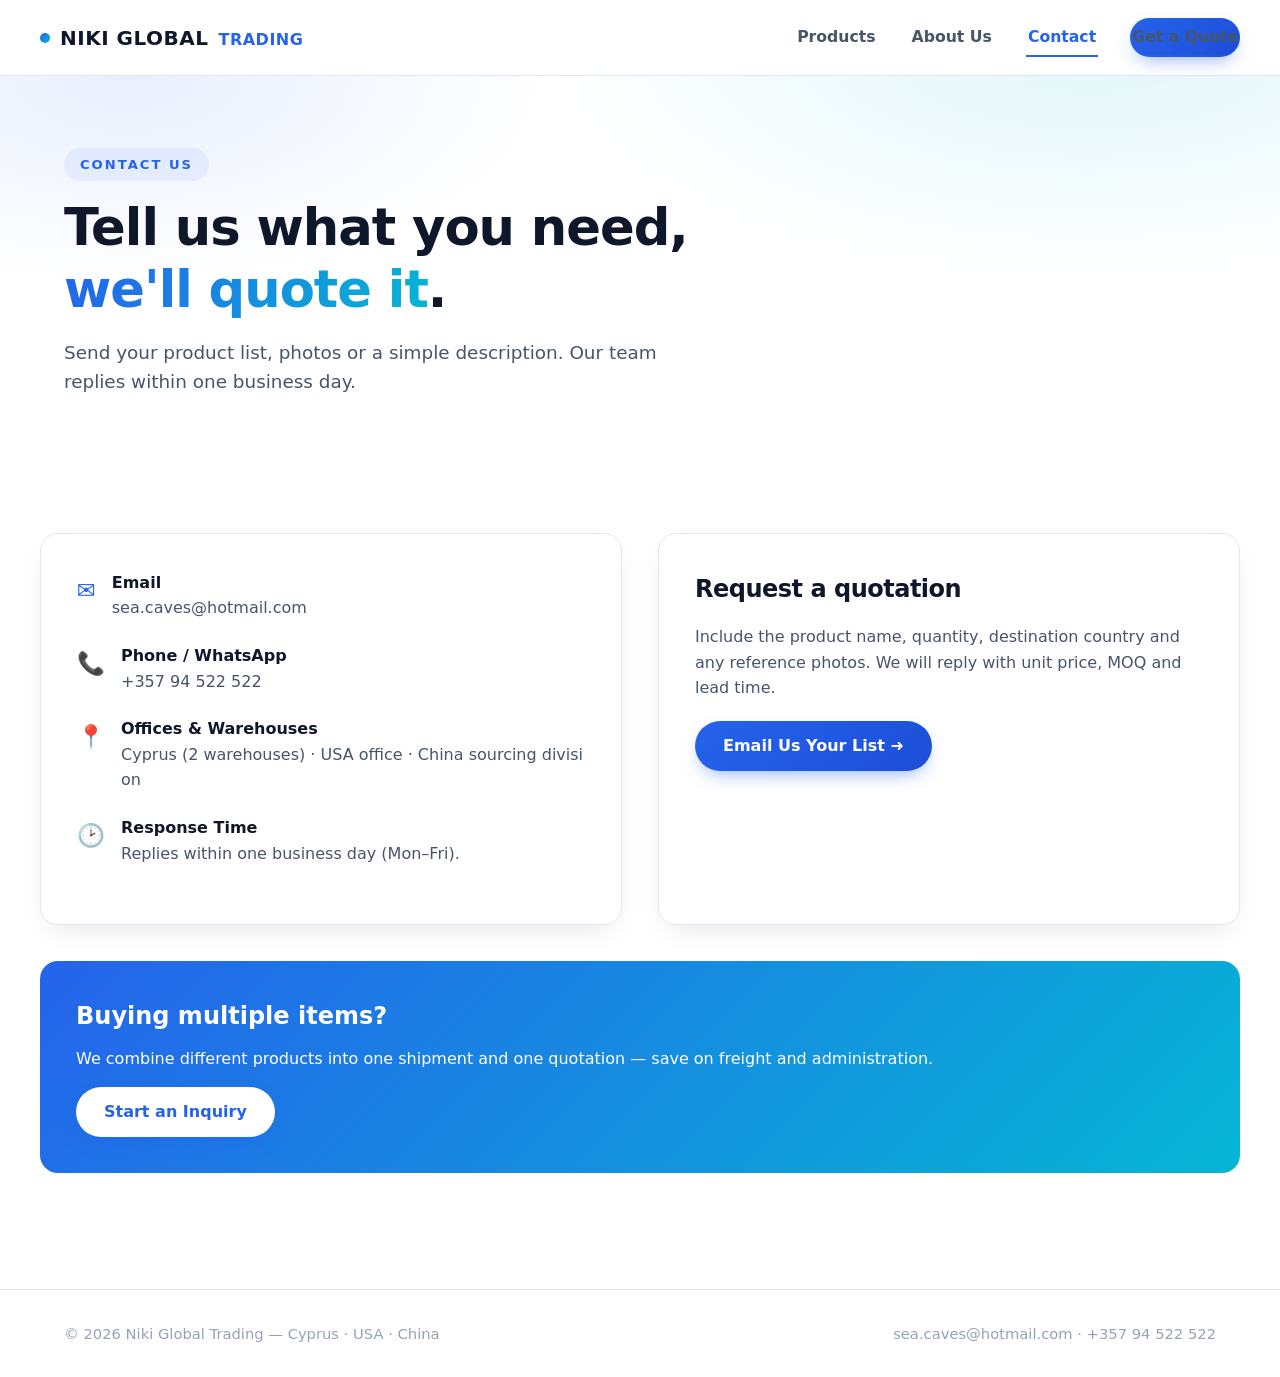
==== contact.html @ 5e7e446d "Add files via upload New Niki Global Trading static website" ====
<!DOCTYPE html>
<html lang="en">
<head>
  <meta charset="UTF-8">
  <meta name="viewport" content="width=device-width, initial-scale=1.0">
  <title>Contact Us | Niki Global Trading</title>
  <meta name="description" content="Contact Niki Global Trading for a quotation: email sea.caves@hotmail.com, phone +357 94 522 522. Cyprus · USA · China.">
  <link rel="stylesheet" href="https://miaoda.feishu.cn/fonts/css2?family=Inter:wght@400;600;700;800&display=swap">
  <link rel="stylesheet" href="css/style.css">
</head>
<body>

<header>
  <div class="container nav">
    <a href="index.html" class="brand"><span class="dot"></span><strong>NIKI GLOBAL</strong><span>TRADING</span></a>
    <button class="nav-toggle" id="navToggle" aria-label="Menu">&#9776;</button>
    <nav class="nav-links" id="navLinks">
      <a href="index.html">Products</a>
      <a href="about.html">About Us</a>
      <a href="contact.html" class="active">Contact</a>
      <a href="contact.html" class="btn">Get a Quote</a>
    </nav>
  </div>
</header>

<section class="hero">
  <div class="container">
    <span class="eyebrow">Contact Us</span>
    <h1>Tell us what you need, <em>we'll quote it</em>.</h1>
    <p>Send your product list, photos or a simple description. Our team replies within one business day.</p>
  </div>
</section>

<main class="container section">
  <div class="contact-wrap">
    <div class="contact-card">
      <div class="contact-item">
        <div class="ico">&#9993;</div>
        <div><h4>Email</h4><a href="mailto:sea.caves@hotmail.com">sea.caves@hotmail.com</a></div>
      </div>
      <div class="contact-item">
        <div class="ico">&#128222;</div>
        <div><h4>Phone / WhatsApp</h4><a href="tel:+35794522522">+357 94 522 522</a></div>
      </div>
      <div class="contact-item">
        <div class="ico">&#128205;</div>
        <div><h4>Offices &amp; Warehouses</h4><span>Cyprus (2 warehouses) · USA office · China sourcing division</span></div>
      </div>
      <div class="contact-item">
        <div class="ico">&#128337;</div>
        <div><h4>Response Time</h4><span>Replies within one business day (Mon–Fri).</span></div>
      </div>
    </div>

    <div class="contact-card">
      <div class="section-head" style="margin-bottom:16px;"><h2 style="font-size:1.5rem;">Request a quotation</h2></div>
      <p style="color:var(--ink-soft); margin-bottom:20px;">Include the product name, quantity, destination country and any reference photos. We will reply with unit price, MOQ and lead time.</p>
      <a href="mailto:sea.caves@hotmail.com?subject=Quotation%20Request%20-%20Niki%20Global%20Trading" class="btn">Email Us Your List &#10140;</a>
    </div>
  </div>

  <div class="contact-note">
    <h3>Buying multiple items?</h3>
    <p>We combine different products into one shipment and one quotation — save on freight and administration.</p>
    <a href="mailto:sea.caves@hotmail.com?subject=Mixed%20Container%20Inquiry" class="btn">Start an Inquiry</a>
  </div>
</main>

<footer>
  <div class="container footer-inner">
    <div>© 2026 Niki Global Trading — Cyprus · USA · China</div>
    <div>sea.caves@hotmail.com · +357 94 522 522</div>
  </div>
</footer>

<script>
  document.getElementById('navToggle').addEventListener('click', function () {
    document.getElementById('navLinks').classList.toggle('open');
  });
</script>
</body>
</html>
---- css/style.css ----
/* ============================================================
   Niki Global Trading — shared stylesheet
   Modern B2B / clean / tech vibe. Light base, electric blue accent.
   ============================================================ */

:root {
  --blue: #2563eb;
  --blue-dark: #1d4ed8;
  --cyan: #06b6d4;
  --ink: #0f172a;
  --ink-soft: #475569;
  --ink-light: #94a3b8;
  --bg: #ffffff;
  --bg-soft: #f1f5f9;
  --line: #e2e8f0;
  --radius: 18px;
  --shadow: 0 10px 30px -12px rgba(15, 23, 42, .15);
  --shadow-hover: 0 22px 45px -18px rgba(37, 99, 235, .35);
}

* { margin: 0; padding: 0; box-sizing: border-box; }

html { scroll-behavior: smooth; }

body {
  font-family: 'Inter', 'Segoe UI', Roboto, system-ui, -apple-system, sans-serif;
  color: var(--ink);
  background: var(--bg);
  line-height: 1.6;
  -webkit-font-smoothing: antialiased;
}

.container { max-width: 1200px; margin: 0 auto; padding: 0 24px; }

a { color: inherit; text-decoration: none; }
img { display: block; max-width: 100%; }

/* ============ Header / Nav ============ */
header {
  position: sticky; top: 0; z-index: 100;
  background: rgba(255, 255, 255, .85);
  backdrop-filter: blur(12px);
  border-bottom: 1px solid var(--line);
}
.nav {
  display: flex; align-items: center; justify-content: space-between;
  padding: 18px 0; gap: 20px;
}
.brand { display: flex; align-items: baseline; gap: 10px; font-weight: 800; letter-spacing: .5px; }
.brand .dot { width: 10px; height: 10px; border-radius: 50%; background: linear-gradient(135deg, var(--blue), var(--cyan)); align-self: center; }
.brand strong { font-size: 1.25rem; }
.brand span { color: var(--blue); }
.nav-links { display: flex; gap: 32px; align-items: center; }
.nav-links a {
  font-weight: 600; color: var(--ink-soft); font-size: .98rem;
  padding: 6px 2px; border-bottom: 2px solid transparent; transition: .2s;
}
.nav-links a:hover, .nav-links a.active { color: var(--blue); border-bottom-color: var(--blue); }
.btn {
  display: inline-block; background: linear-gradient(135deg, var(--blue), var(--blue-dark));
  color: #fff; font-weight: 700; padding: 12px 28px; border-radius: 999px;
  transition: .25s; box-shadow: 0 8px 20px -8px rgba(37, 99, 235, .6); border: none; cursor: pointer;
}
.btn:hover { transform: translateY(-2px); box-shadow: 0 14px 28px -10px rgba(37, 99, 235, .7); }
.btn-ghost {
  background: transparent; color: var(--blue); border: 2px solid var(--blue); box-shadow: none;
}
.btn-ghost:hover { background: rgba(37, 99, 235, .08); }
.nav-toggle { display: none; background: none; border: none; font-size: 1.6rem; color: var(--ink); cursor: pointer; }

/* ============ Hero (compact, since there is no Home page) ============ */
.hero {
  padding: 72px 0 48px;
  background:
    radial-gradient(900px 400px at 85% -10%, rgba(6, 182, 212, .12), transparent 60%),
    radial-gradient(700px 350px at 10% 0%, rgba(37, 99, 235, .10), transparent 60%),
    var(--bg);
}
.hero .eyebrow {
  display: inline-block; font-size: .82rem; font-weight: 700; letter-spacing: 2px;
  text-transform: uppercase; color: var(--blue); margin-bottom: 16px;
  padding: 6px 16px; background: rgba(37, 99, 235, .08); border-radius: 999px;
}
.hero h1 { font-size: clamp(2rem, 4.5vw, 3.2rem); font-weight: 800; line-height: 1.2; letter-spacing: -1px; max-width: 720px; }
.hero h1 em { font-style: normal; background: linear-gradient(120deg, var(--blue), var(--cyan)); -webkit-background-clip: text; background-clip: text; color: transparent; }
.hero p { font-size: 1.15rem; color: var(--ink-soft); max-width: 640px; margin-top: 18px; }
.hero-cta { margin-top: 28px; display: flex; gap: 14px; flex-wrap: wrap; }

/* ============ Section titles ============ */
.section { padding: 56px 0; }
.section-head { margin-bottom: 36px; }
.section-head h2 { font-size: clamp(1.6rem, 3vw, 2.2rem); font-weight: 800; letter-spacing: -.5px; }
.section-head p { color: var(--ink-soft); margin-top: 8px; max-width: 620px; }

/* ============ Product filter ============ */
.filter-bar { display: flex; flex-wrap: wrap; gap: 10px; margin: 24px 0 36px; }
.filter-btn {
  padding: 9px 20px; border-radius: 999px; border: 1px solid var(--line);
  background: #fff; color: var(--ink-soft); font-weight: 600; font-size: .92rem;
  cursor: pointer; transition: .2s; font-family: inherit;
}
.filter-btn:hover { border-color: var(--blue); color: var(--blue); }
.filter-btn.active { background: var(--ink); color: #fff; border-color: var(--ink); }

/* ============ Product grid & cards ============ */
.product-grid {
  display: grid; grid-template-columns: repeat(auto-fill, minmax(280px, 1fr)); gap: 28px;
}
.product-card {
  background: #fff; border: 1px solid var(--line); border-radius: var(--radius);
  overflow: hidden; transition: .28s; box-shadow: var(--shadow); display: flex; flex-direction: column;
}
.product-card:hover { transform: translateY(-6px); box-shadow: var(--shadow-hover); border-color: rgba(37, 99, 235, .35); }
.product-media {
  height: 200px; background: linear-gradient(135deg, #e0e7ff, #cffafe);
  position: relative; overflow: hidden;
}
.product-media img { width: 100%; height: 100%; object-fit: cover; }
.product-body { padding: 22px; display: flex; flex-direction: column; flex: 1; }
.product-tag {
  align-self: flex-start; font-size: .75rem; font-weight: 700; letter-spacing: 1px;
  text-transform: uppercase; color: var(--blue); background: rgba(37, 99, 235, .08);
  padding: 5px 12px; border-radius: 999px; margin-bottom: 12px;
}
.product-body h3 { font-size: 1.25rem; font-weight: 700; margin-bottom: 8px; }
.product-body p { color: var(--ink-soft); font-size: .96rem; flex: 1; }
.product-body .inquire { margin-top: 16px; font-weight: 700; color: var(--blue); font-size: .95rem; }
.product-body .inquire:hover { text-decoration: underline; }

/* ============ Feature / value strip ============ */
.value-strip { background: var(--ink); color: #e2e8f0; border-radius: var(--radius); padding: 40px; margin: 48px 0; }
.value-strip h3 { color: #fff; font-size: 1.6rem; margin-bottom: 20px; }
.value-grid { display: grid; grid-template-columns: repeat(auto-fit, minmax(220px, 1fr)); gap: 28px; }
.value-item { display: flex; gap: 14px; }
.value-item .ico { font-size: 1.6rem; color: var(--cyan); }
.value-item h4 { color: #fff; font-size: 1.05rem; margin-bottom: 4px; }
.value-item p { color: #94a3b8; font-size: .94rem; }

/* ============ About page ============ */
.about-grid { display: grid; grid-template-columns: repeat(auto-fit, minmax(280px, 1fr)); gap: 28px; margin-top: 32px; }
.about-card { background: var(--bg-soft); border-radius: var(--radius); padding: 32px; border: 1px solid var(--line); }
.about-card .ico { font-size: 2rem; color: var(--blue); margin-bottom: 14px; }
.about-card h3 { font-size: 1.3rem; margin-bottom: 8px; }
.about-card p { color: var(--ink-soft); }
.timeline { margin-top: 24px; }
.timeline-item { display: flex; gap: 20px; padding: 18px 0; border-bottom: 1px solid var(--line); }
.timeline-item .year { font-weight: 800; color: var(--blue); min-width: 90px; }

/* ============ Contact page ============ */
.contact-wrap { display: grid; grid-template-columns: 1fr 1fr; gap: 36px; margin-top: 32px; }
.contact-card { background: #fff; border: 1px solid var(--line); border-radius: var(--radius); padding: 36px; box-shadow: var(--shadow); }
.contact-item { display: flex; gap: 16px; align-items: flex-start; margin-bottom: 22px; }
.contact-item .ico { font-size: 1.4rem; color: var(--blue); margin-top: 3px; }
.contact-item h4 { font-size: 1rem; }
.contact-item a, .contact-item span { color: var(--ink-soft); word-break: break-all; }
.contact-item a:hover { color: var(--blue); }
.contact-note { background: linear-gradient(135deg, var(--blue), var(--cyan)); color: #fff; border-radius: var(--radius); padding: 36px; margin-top: 36px; }
.contact-note h3 { font-size: 1.5rem; margin-bottom: 10px; }
.contact-note .btn { background: #fff; color: var(--blue); margin-top: 16px; }

/* ============ Footer ============ */
footer { border-top: 1px solid var(--line); margin-top: 60px; padding: 32px 0; color: var(--ink-light); font-size: .92rem; }
.footer-inner { display: flex; justify-content: space-between; flex-wrap: wrap; gap: 12px; }

/* ============ Responsive ============ */
@media (max-width: 820px) {
  .nav-links {
    display: none; position: absolute; top: 100%; left: 0; right: 0;
    background: #fff; flex-direction: column; padding: 20px 24px; gap: 18px;
    border-bottom: 1px solid var(--line); box-shadow: var(--shadow);
  }
  .nav-links.open { display: flex; }
  .nav-toggle { display: block; }
  .contact-wrap { grid-template-columns: 1fr; }
  .hero { padding: 48px 0 32px; }
  .value-strip { padding: 28px; }
}
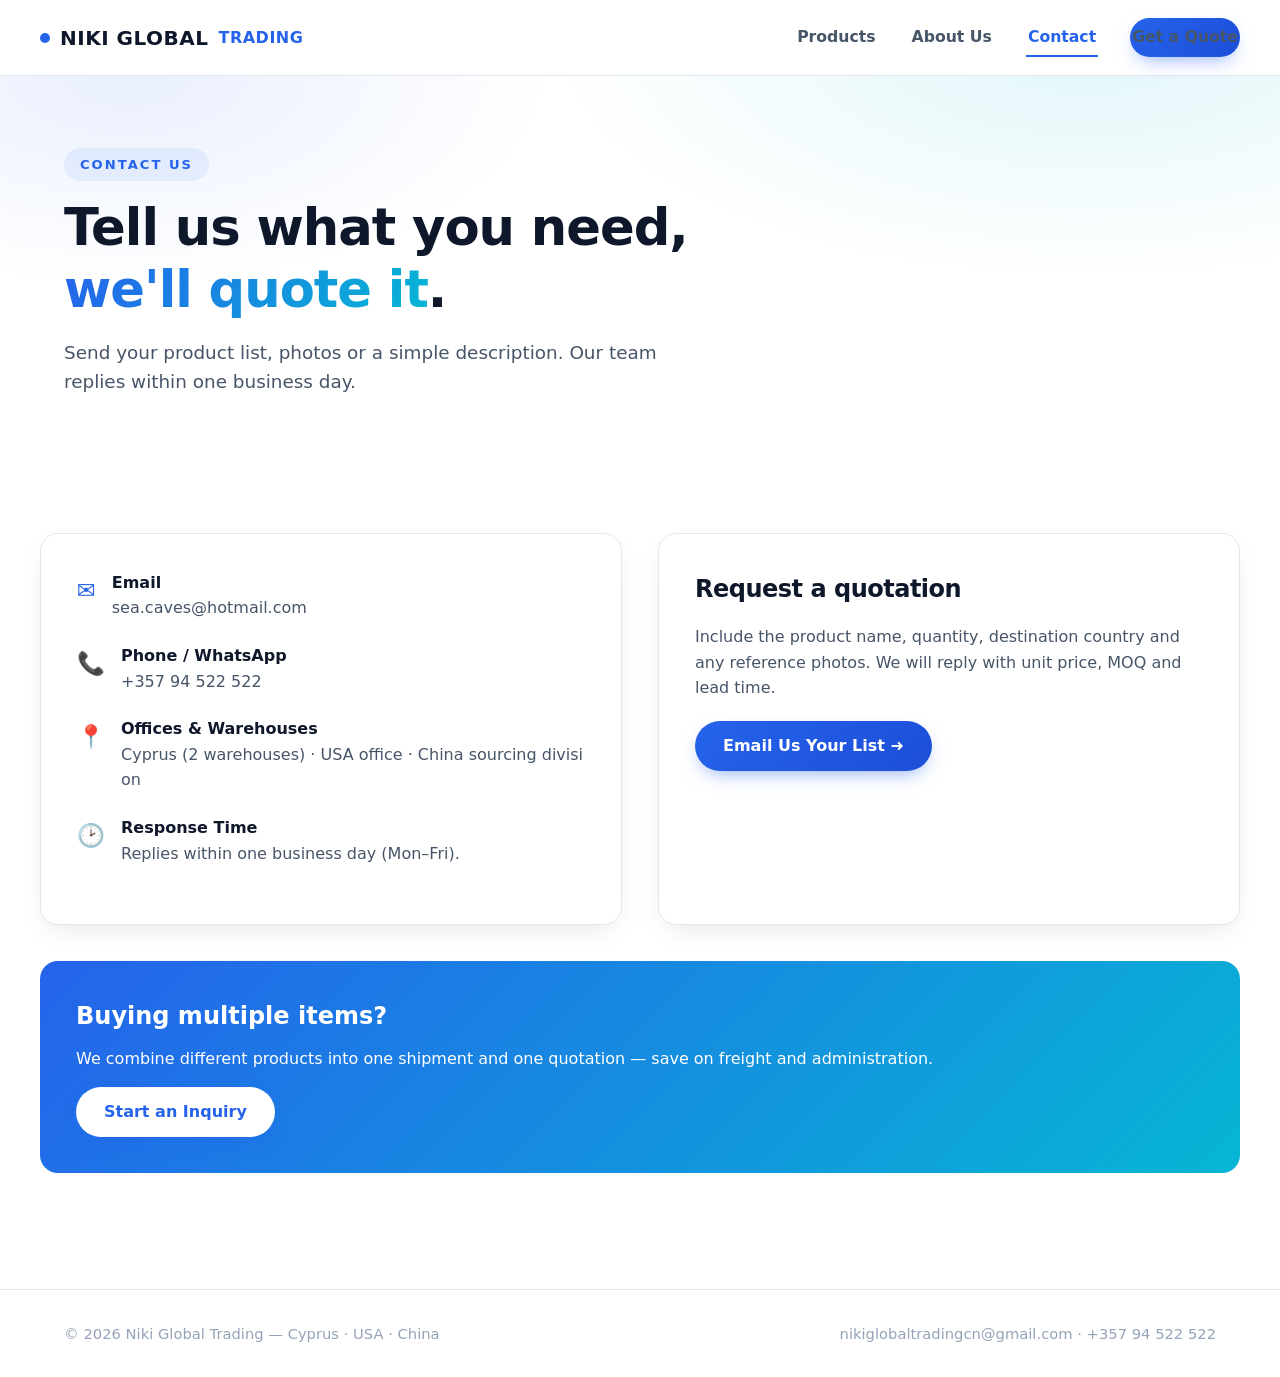
==== commit 0eecb3a8: "Update contact.html" ====
--- a/contact.html
+++ b/contact.html
@@ -69,7 +69,7 @@
 <footer>
   <div class="container footer-inner">
     <div>© 2026 Niki Global Trading — Cyprus · USA · China</div>
-    <div>sea.caves@hotmail.com · +357 94 522 522</div>
+    <div><a href="mailto:nikiglobaltradingcn@gmail.com">nikiglobaltradingcn@gmail.com</a> · +357 94 522 522</div>
   </div>
 </footer>
 
--- a/css/style.css
+++ b/css/style.css
@@ -175,3 +175,42 @@
   .hero { padding: 48px 0 32px; }
   .value-strip { padding: 28px; }
 }
+.hero-row {
+  display: grid;
+  grid-template-columns: 1fr 1fr;
+  gap: 40px;
+  align-items: center;
+}
+.hero-img img {
+  width: 100%;
+  border-radius: 16px;
+  object-fit: cover;
+}
+/* 手机端自动变成上下排列 */
+@media(max-width:768px){
+  .hero-row {
+    grid-template-columns: 1fr;
+  }
+  .hero-img {
+    margin-top:24px;
+  }
+}
+.brand {
+  display: flex;
+  align-items: center;
+  gap: 10px;
+  text-decoration: none;
+}
+.brand-text {
+  font-size: 30px;
+  font-weight: 800;
+  color: #121826;
+  letter-spacing: 1px;
+}
+.brand .dot {
+  width: 10px;
+  height: 10px;
+  background: #2563eb;
+  border-radius: 50%;
+  display: inline-block;
+}
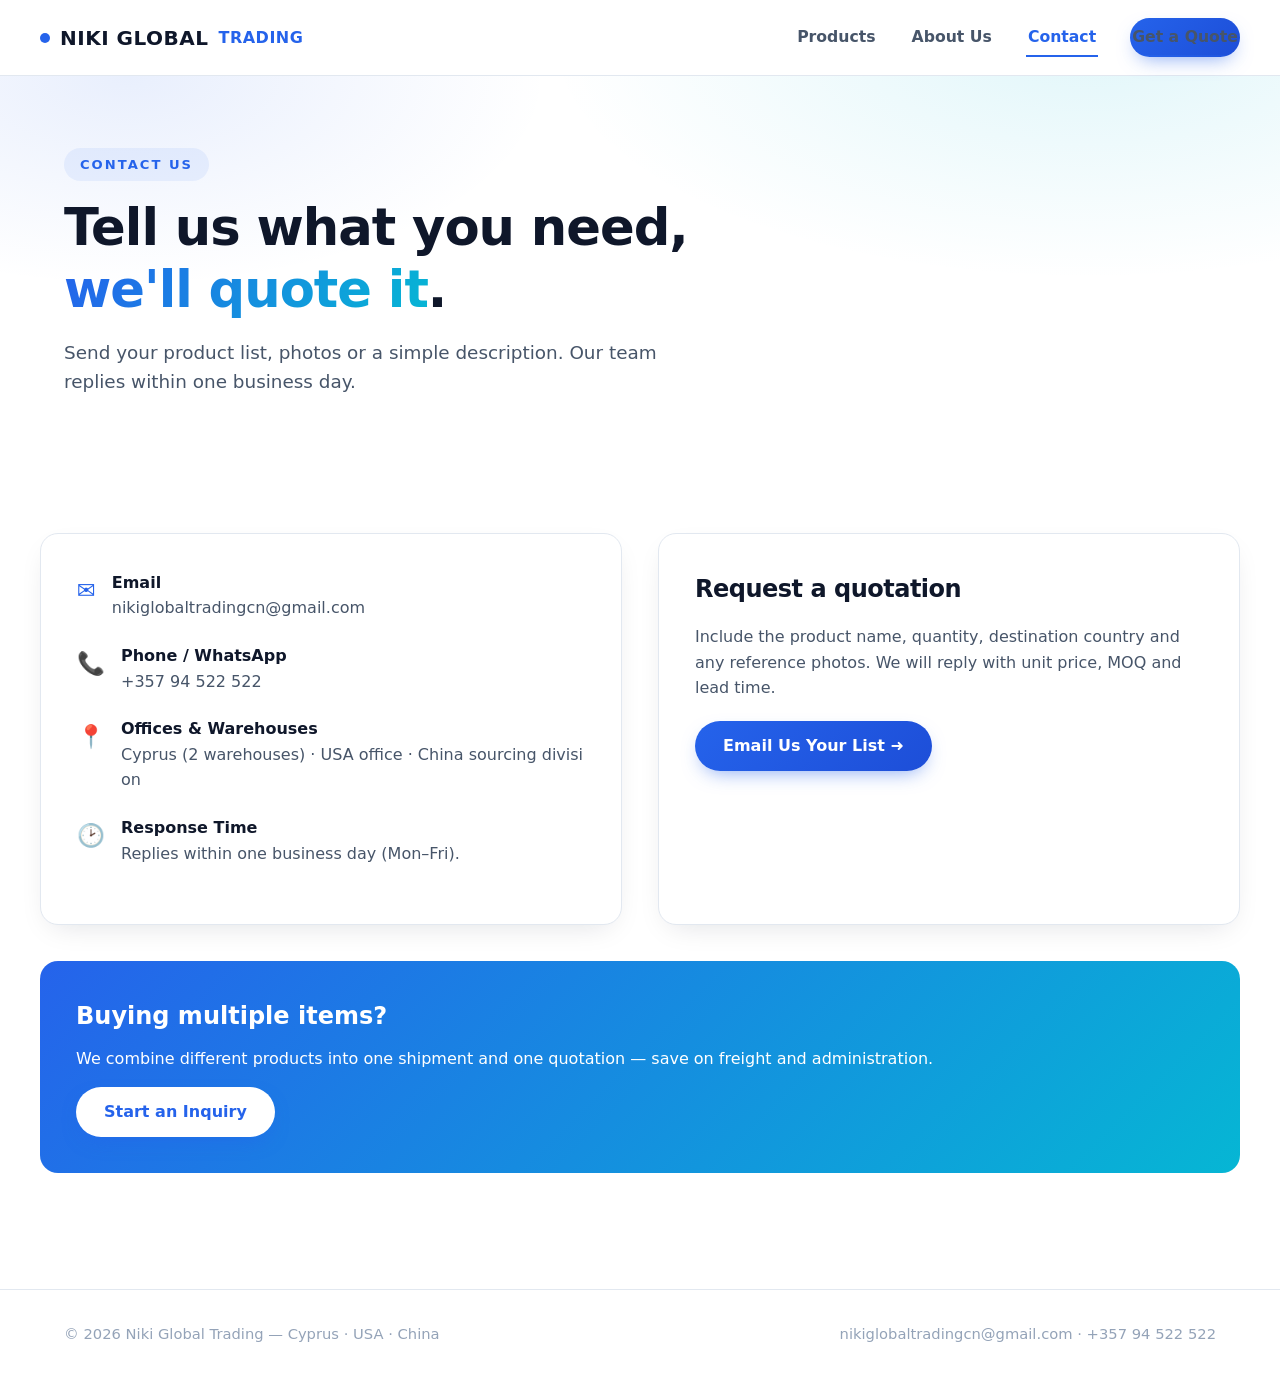
==== commit cda2f5f6: "Update contact.html" ====
--- a/contact.html
+++ b/contact.html
@@ -4,7 +4,7 @@
   <meta charset="UTF-8">
   <meta name="viewport" content="width=device-width, initial-scale=1.0">
   <title>Contact Us | Niki Global Trading</title>
-  <meta name="description" content="Contact Niki Global Trading for a quotation: email sea.caves@hotmail.com, phone +357 94 522 522. Cyprus · USA · China.">
+ <meta name="description" content="Contact Niki Global Trading for a quotation: email nikiglobaltradingcn@gmail.com, phone +357 94 522 522. Cyprus · USA · China.">
   <link rel="stylesheet" href="https://miaoda.feishu.cn/fonts/css2?family=Inter:wght@400;600;700;800&display=swap">
   <link rel="stylesheet" href="css/style.css">
 </head>
@@ -36,7 +36,7 @@
     <div class="contact-card">
       <div class="contact-item">
         <div class="ico">&#9993;</div>
-        <div><h4>Email</h4><a href="mailto:sea.caves@hotmail.com">sea.caves@hotmail.com</a></div>
+        <div><h4>Email</h4><a href="mailto:nikiglobaltradingcn@gmail.com">nikiglobaltradingcn@gmail.com</a></div>
       </div>
       <div class="contact-item">
         <div class="ico">&#128222;</div>
@@ -55,14 +55,14 @@
     <div class="contact-card">
       <div class="section-head" style="margin-bottom:16px;"><h2 style="font-size:1.5rem;">Request a quotation</h2></div>
       <p style="color:var(--ink-soft); margin-bottom:20px;">Include the product name, quantity, destination country and any reference photos. We will reply with unit price, MOQ and lead time.</p>
-      <a href="mailto:sea.caves@hotmail.com?subject=Quotation%20Request%20-%20Niki%20Global%20Trading" class="btn">Email Us Your List &#10140;</a>
+      <a href="mailto:nikiglobaltradingcn@gmail.com?subject=Quotation%20Request%20-%20Niki%20Global%20Trading" class="btn">Email Us Your List &#10140;</a>
     </div>
   </div>
 
   <div class="contact-note">
     <h3>Buying multiple items?</h3>
     <p>We combine different products into one shipment and one quotation — save on freight and administration.</p>
-    <a href="mailto:sea.caves@hotmail.com?subject=Mixed%20Container%20Inquiry" class="btn">Start an Inquiry</a>
+    <a href="mailto:nikiglobaltradingcn@gmail.com?subject=Mixed%20Container%20Inquiry" class="btn">Start an Inquiry</a>
   </div>
 </main>
 
